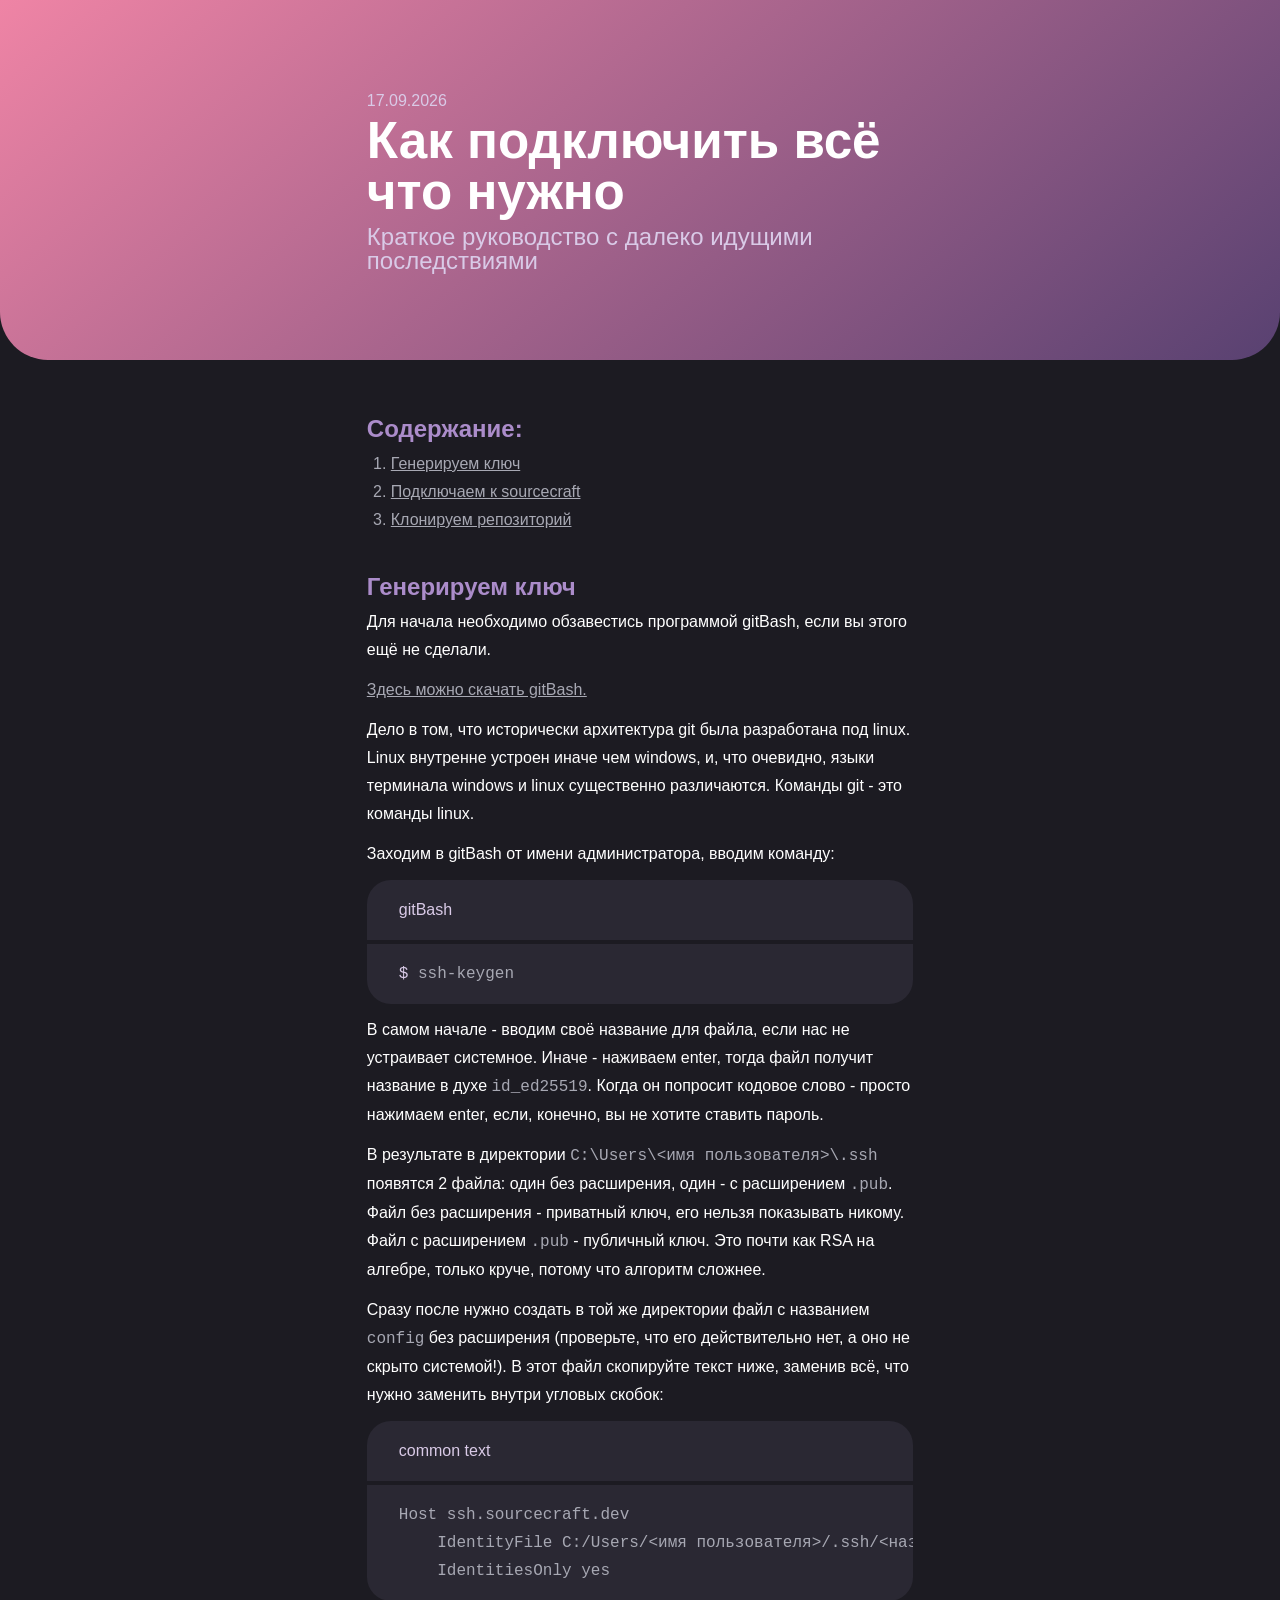
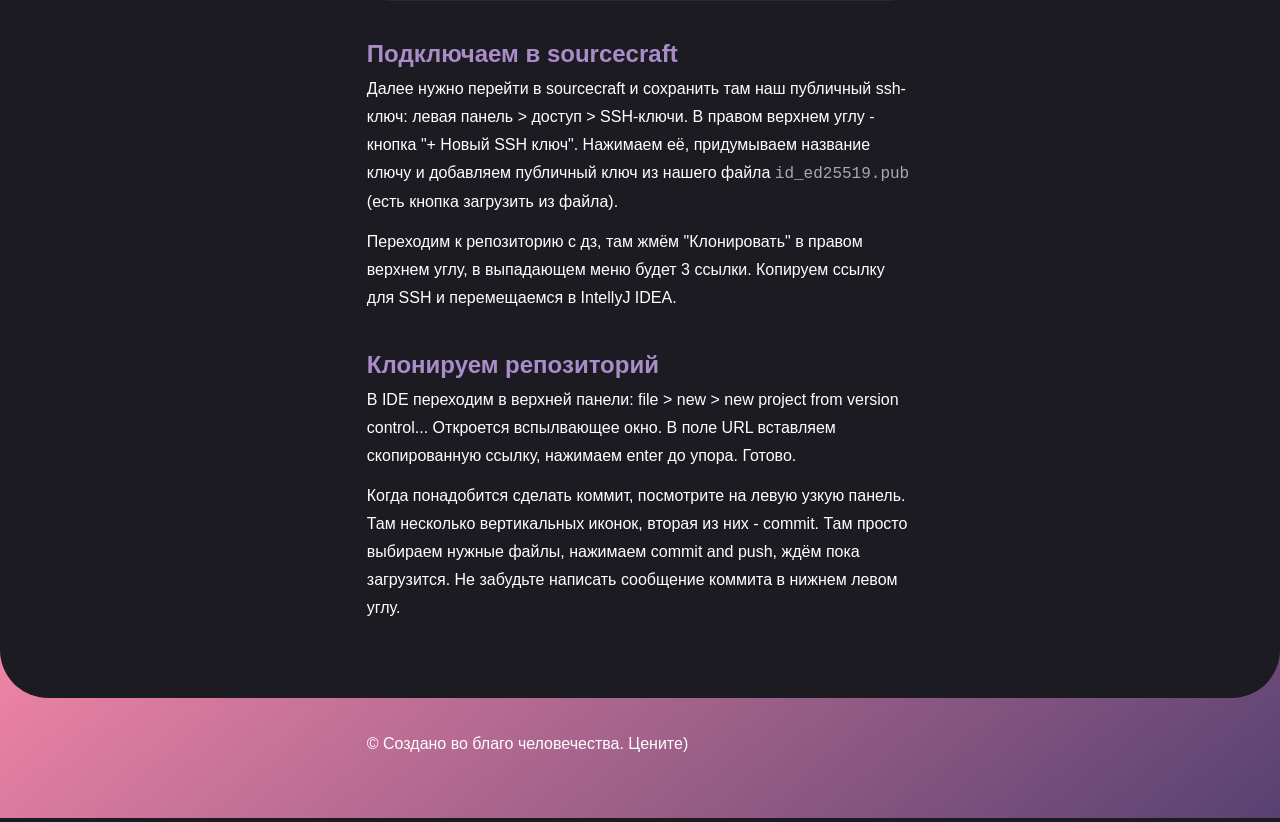
==== docs/index.html @ 758474b4 "info update" ====
<!DOCTYPE html>
<html lang="ru">
<head>
    <meta name="color-scheme" content="dark">
    <meta charset="utf-8">
    <meta name="viewport" content="width=device-width, initial-scale=1, shrink-to-fit=no">
    <link rel="stylesheet" href="style.css">
    <meta name="description" content="Инструкция по подключению репозитория через технологию Secure SHell">
    <title>Инструкция по подключению репозитория</title>
</head>
<body>
<header>
    <div class="narrow">
        <span class="date">17.09.2026</span>
        <h1>Как подключить всё что нужно</h1>
        <h3>Краткое руководство с далеко идущими последствиями</h3>
    </div>
</header>
<article>
    <h2>Содержание:</h2>
    <ol>
        <li><a href="#keyGeneration">Генерируем ключ</a></li>
        <li><a href="#addingToSourcecraft">Подключаем к sourcecraft</a></li>
        <li><a href="#repositoryCloning">Клонируем репозиторий</a></li>
    </ol>

    <h2 id="keyGeneration">Генерируем ключ</h2>
    <p>
        Для начала необходимо обзавестись программой gitBash, если вы этого ещё не сделали.
    </p>
    <p>
        <a href="https://git-scm.com/install/windows">Здесь можно скачать gitBash.</a>
    </p>
    <p>
        Дело в том, что исторически архитектура git была разработана под linux. Linux внутренне устроен иначе чем
        windows, и, что очевидно, языки терминала windows и linux существенно различаются. Команды git - это команды
        linux.
    </p>
    <p>Заходим в gitBash от имени администратора, вводим команду:</p>

    <div class="codeblock">
        <div class="lang">gitBash</div>
        <div class="codebody">
            <pre><code><span class="sub">$</span> ssh-keygen</code></pre>
        </div>
    </div>

    <p>
        В самом начале - вводим своё название для файла, если нас не устраивает системное. Иначе - наживаем enter,
        тогда файл получит название в духе <code>id_ed25519</code>. Когда он попросит кодовое слово - просто
        нажимаем enter, если, конечно, вы не хотите ставить пароль.
    </p>
    <p>
        В результате в директории <code>C:\Users\&lt;имя пользователя>\.ssh</code> появятся 2 файла: один без расширения,
        один - с расширением <code>.pub</code>. Файл без расширения - приватный ключ, его нельзя показывать никому. Файл
        с расширением <code>.pub</code> - публичный ключ. Это почти как RSA на алгебре, только круче, потому что алгоритм
        сложнее.
    </p>
    <p>
        Сразу после нужно создать в той же директории файл с названием <code>config</code> без расширения (проверьте, что его действительно нет, а оно
        не скрыто системой!). В этот файл скопируйте текст ниже, заменив всё, что нужно заменить внутри угловых скобок:
    </p>
    <div class="codeblock">
        <div class="lang">common text</div>
        <div class="codebody"><pre><code>Host ssh.sourcecraft.dev
    IdentityFile C:/Users/&lt;имя пользователя>/.ssh/&lt;название файла секретного ключа, по умолчанию - id_ed25519>
    IdentitiesOnly yes
</code></pre>
        </div>
    </div>


    <h2 id="addingToSourcecraft">Подключаем в sourcecraft</h2>

    <p>
        Далее нужно перейти в sourcecraft и сохранить там наш публичный ssh-ключ: левая панель > доступ > SSH-ключи.
        В правом верхнем углу - кнопка "+ Новый SSH ключ". Нажимаем её, придумываем название ключу и добавляем публичный
        ключ из нашего файла <code>id_ed25519.pub</code> (есть кнопка загрузить из файла).
    </p>
    <p>
        Переходим к репозиторию c дз, там жмём "Клонировать" в правом верхнем углу, в выпадающем меню будет 3 ссылки.
        Копируем ссылку для SSH и перемещаемся в IntellyJ IDEA.
    </p>

    <h2 id="repositoryCloning">Клонируем репозиторий</h2>
    <p>
        В IDE переходим в верхней панели: file > new > new project from version control... Откроется вспылвающее окно.
        В поле URL вставляем скопированную ссылку, нажимаем enter до упора. Готово.
    </p>
    <p>
        Когда понадобится сделать коммит, посмотрите на левую узкую панель. Там несколько вертикальных иконок, вторая из
        них - commit. Там просто выбираем нужные файлы, нажимаем commit and push, ждём пока загрузится. Не забудьте
        написать сообщение коммита в нижнем левом углу.
    </p>

</article>

<footer>
    <div class="narrow"><p>&copy; Создано во благо человечества. Цените)</p></div>
</footer>

<button class="scrollToTopButton">
    Наверх
</button>

<script defer>
    const scrollToTop = document.querySelector('.scrollToTopButton');

    if (scrollToTop) {

        window.addEventListener('scroll', () => {
            if (window.scrollY >= 50) {
                scrollToTop.classList.remove('hidden');
            } else {
                scrollToTop.classList.add('hidden');
            }
        })

        scrollToTop.addEventListener('click', (e) => {
            e.preventDefault();
            window.scrollTo(0, 0);
        });
    }


</script>
</body>
</html>
---- docs/style.css ----
:root {
    font-family: Verdana, sans-serif;
    font-size: 16px;
    box-sizing: border-box;
    line-height: 1.75;
    overscroll-behavior: none;
    scroll-behavior: smooth;

    --accent-warm: #ef84a5;
    --accent-cold: #ab8cca;
    --grey: #a7a8b3;
    --pale: #d9cae7;

    --bg: #1c1b22;
    --bg-light: #2a2833;
    --text: #ffffff;

    background-color: var(--bg);
}

* {
    margin: 0;
    padding: 0;
    box-sizing: border-box;
}

*::selection {
    background: var(--accent-cold);
    color: var(--text);
}

article, .narrow {
    padding: 16px;
    max-width: 65ch;
    margin: auto;
}

li {
    margin-left: 1.5rem;
}

li::marker {
    color: var(--grey);
}

header {
    background-image: linear-gradient(140deg, var(--accent-warm), #584171);
    padding: 16px;
    display: flex;
    align-items: center;
    justify-content: center;
    min-height: 40vh;
    border-bottom-left-radius: 3rem;
    border-bottom-right-radius: 3rem;
}

footer {
    background-image: linear-gradient(140deg, var(--accent-warm), #584171);
    padding: 4rem 1rem 2rem 1rem;
    position: relative;
}

footer::before {
    background-color: var(--bg);
    position: absolute;
    top: 0;
    left: 0;
    width: 100%;
    height: 3rem;
    content: "";
    border-bottom-left-radius: 3rem;
    border-bottom-right-radius: 3rem;
}

h1 {
    color: white;
    font-weight: bold;
    font-size: clamp(2rem, 4vw, 4rem);
    line-height: 1;
    margin-bottom: 0.5rem;
    text-wrap-style: pretty;
}

h2 {
    color: var(--accent-cold);
    margin-top: 2rem;
}

h3 {
    color: var(--pale);
    font-weight: normal;
    line-height: 1;
    font-size: 1.5rem;
}

.date, .subtitle {
    color: var(--pale);
    font-size: 16px;
}

a, li {
    color: var(--grey);
    transition: color 0.2s ease;
}

.sub, .lang {
    color: var(--pale);
}

@media(hover: hover) {
    a:hover {
        color: var(--accent-cold);
    }

    li:hover::marker {
        color: var(--accent-cold);
    }
}

a:active {
    color: var(--accent-cold);
}

a:active::marker {
    color: var(--accent-cold);
}

p, .codeblock {
    margin-bottom: 0.75rem;
}

.lang {
    display: block;
    padding: 1rem 2rem;
    margin-bottom: 4px;
    border-top-left-radius: 1.5rem;
    border-top-right-radius: 1.5rem;
    background-color: var(--bg-light);
}

.codebody {
    overflow: scroll;
    background-color: var(--bg-light);
    padding: 1rem 0;
    border-bottom-left-radius: 1.5rem;
    border-bottom-right-radius: 1.5rem;
}

code {
    color: var(--grey);
    font-family: Courier, monospace;
}

pre {
    width: fit-content;
    display: block;
    padding: 0 2rem;
}

.scrollToTopButton {
    position: fixed;
    display: block;
    bottom: 2rem;
    right: 10vw;
    transition: transform 0.2s ease;
    padding: 1rem 2rem;
    border-radius: 1.5rem;
    color: var(--text);
    outline: none;
    border: none;
    background-color: var(--accent-cold);
    font-size: 1rem;
}

.scrollToTopButton:active {
    transform: scale(0.9);
}

@media(hover: hover) {
    .scrollToTopButton:hover {
        transform: scale(0.9);
    }
}

.hidden {
    visibility: hidden;
    opacity: 0;
}
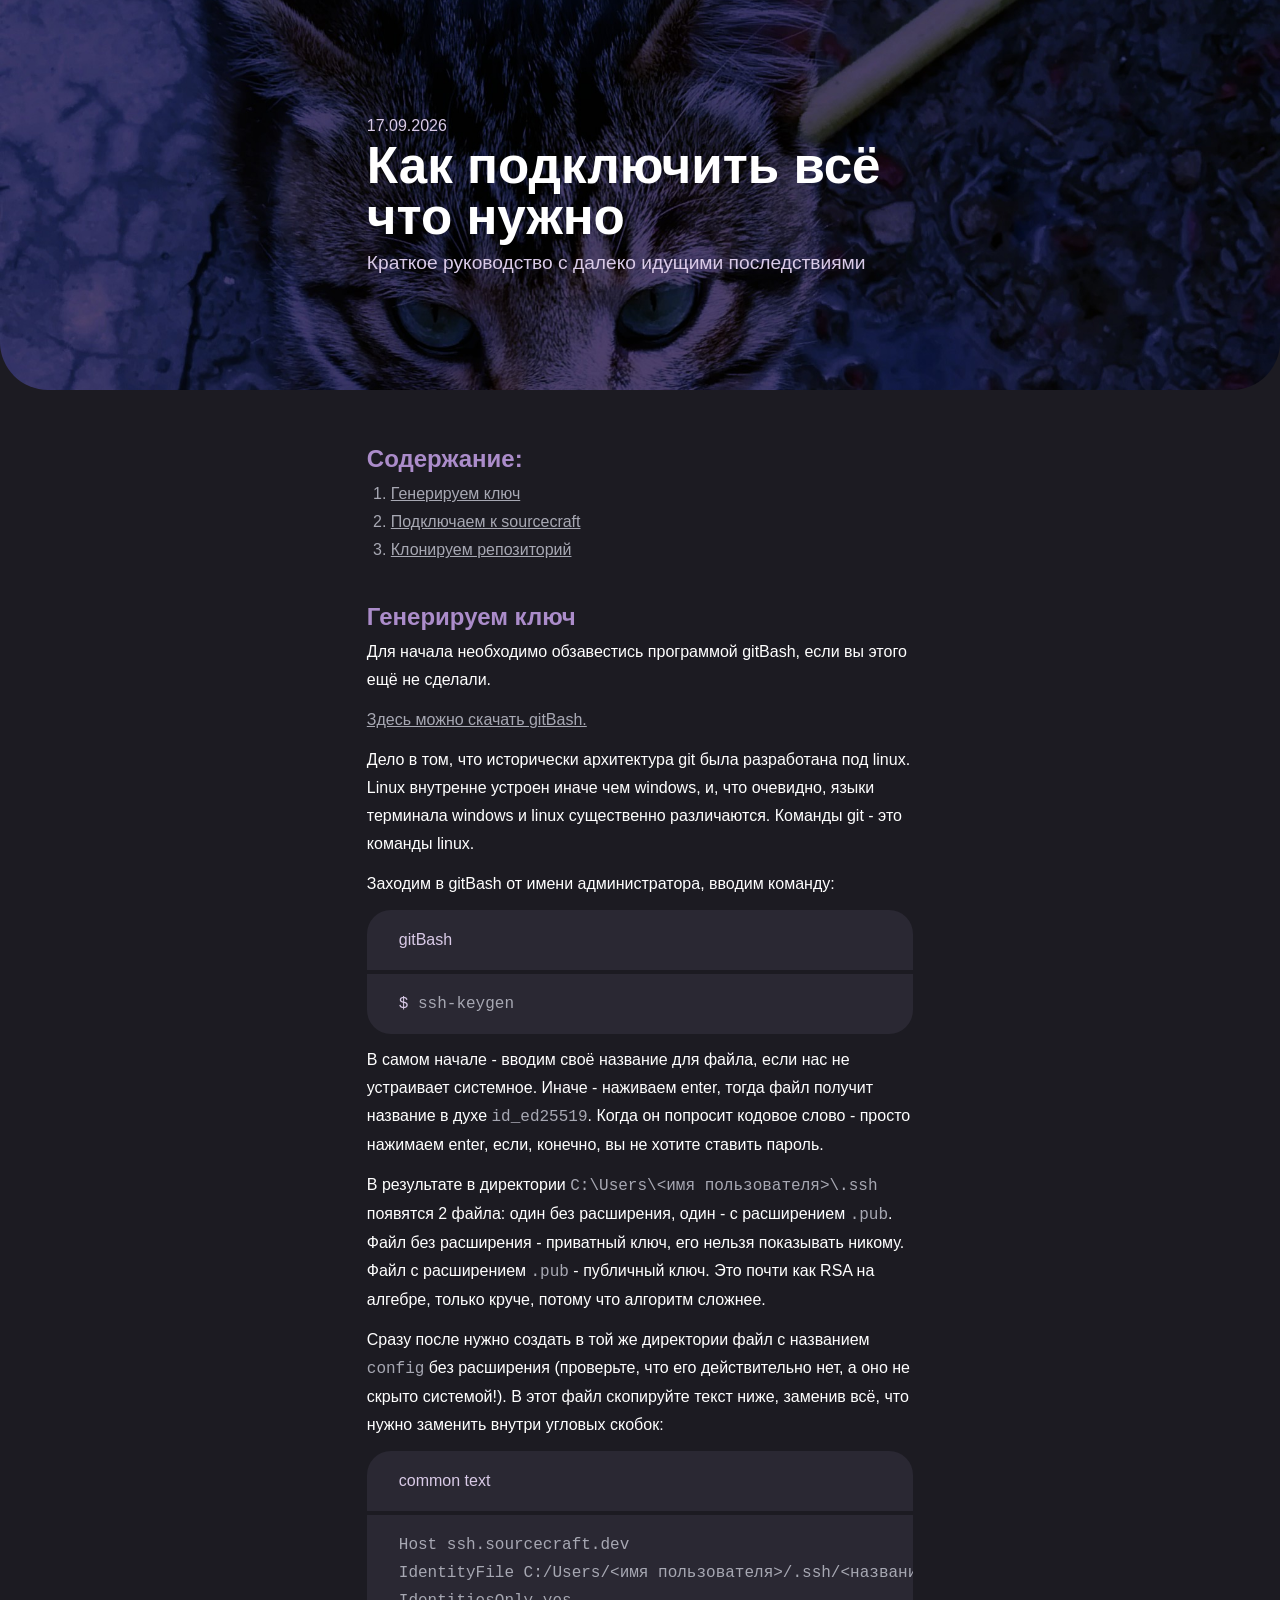
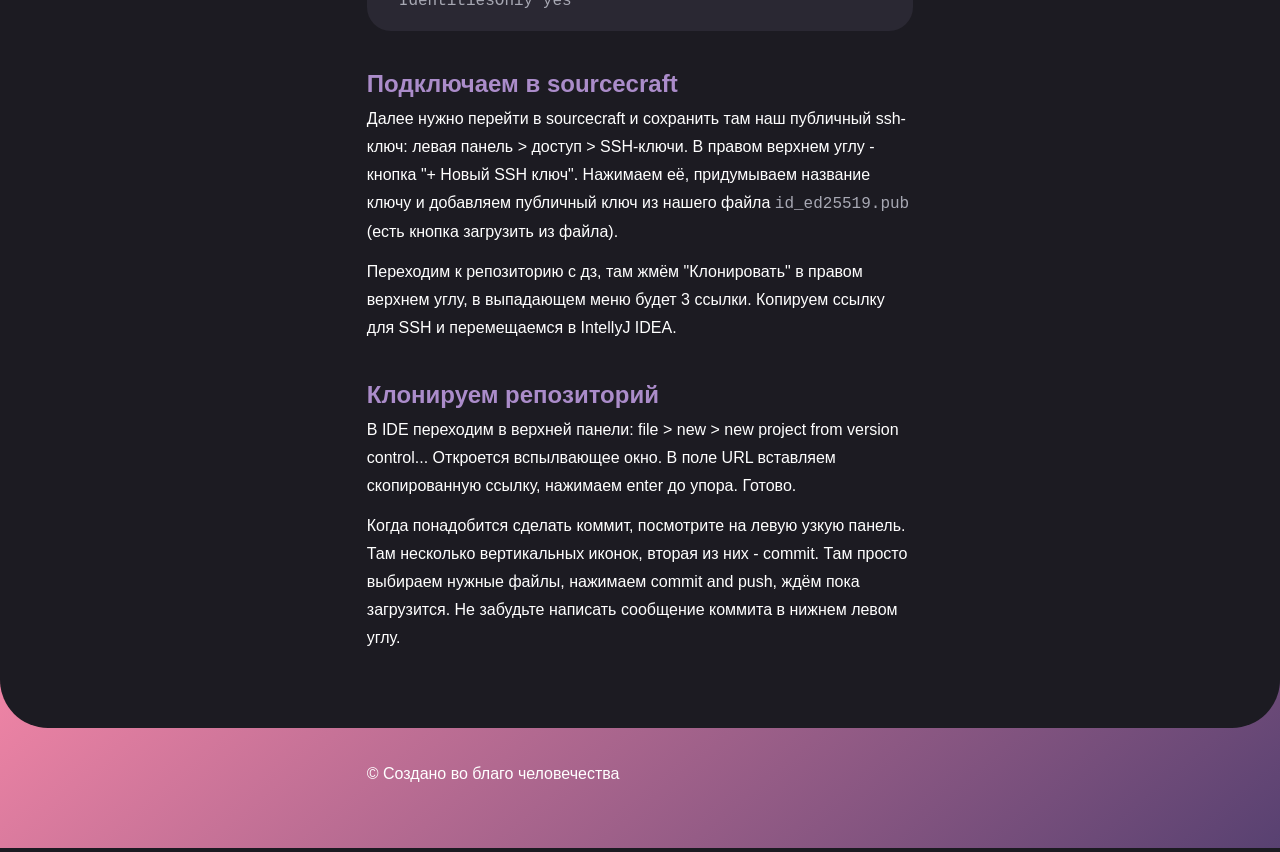
==== commit 3c5a48e1: "CSS file cleaned up and structurized. Onload behavior improved. Bug with the scroll button fixed." ====
--- a/docs/index.html
+++ b/docs/index.html
@@ -5,124 +5,147 @@
     <meta charset="utf-8">
     <meta name="viewport" content="width=device-width, initial-scale=1, shrink-to-fit=no">
     <link rel="stylesheet" href="style.css">
-    <meta name="description" content="Инструкция по подключению репозитория через технологию Secure SHell">
-    <title>Инструкция по подключению репозитория</title>
+    <meta name="description" content="Инструкция по подключению репозитория через технологию Secure Shell">
+    <meta name="theme-color" content="#1c1b22">
+    <title>Подключаем репозиторий через ssh</title>
+    <meta property="og:title" content="Подключаем репозиторий через ssh">
+    <meta property="og:description" content="Инструкция по подключению репозитория на sourcecraft через технологию Secure Shell">
+    <meta property="og:type" content="website">
 </head>
-<body>
-<header>
-    <div class="narrow">
-        <span class="date">17.09.2026</span>
-        <h1>Как подключить всё что нужно</h1>
-        <h3>Краткое руководство с далеко идущими последствиями</h3>
-    </div>
-</header>
-<article>
-    <h2>Содержание:</h2>
-    <ol>
-        <li><a href="#keyGeneration">Генерируем ключ</a></li>
-        <li><a href="#addingToSourcecraft">Подключаем к sourcecraft</a></li>
-        <li><a href="#repositoryCloning">Клонируем репозиторий</a></li>
-    </ol>
 
-    <h2 id="keyGeneration">Генерируем ключ</h2>
-    <p>
-        Для начала необходимо обзавестись программой gitBash, если вы этого ещё не сделали.
-    </p>
-    <p>
-        <a href="https://git-scm.com/install/windows">Здесь можно скачать gitBash.</a>
-    </p>
-    <p>
-        Дело в том, что исторически архитектура git была разработана под linux. Linux внутренне устроен иначе чем
-        windows, и, что очевидно, языки терминала windows и linux существенно различаются. Команды git - это команды
-        linux.
-    </p>
-    <p>Заходим в gitBash от имени администратора, вводим команду:</p>
+<body class="hidden">
 
-    <div class="codeblock">
-        <div class="lang">gitBash</div>
-        <div class="codebody">
-            <pre><code><span class="sub">$</span> ssh-keygen</code></pre>
-        </div>
-    </div>
+        <main>
+            <div class="article-header">
+                <div class="narrow">
+                    <span class="date">17.09.2026</span>
+                    <h1>Как подключить всё что нужно</h1>
+                    <span class="h3-like">Краткое руководство с далеко идущими последствиями</span>
+                </div>
+            </div>
+            <article>
 
-    <p>
-        В самом начале - вводим своё название для файла, если нас не устраивает системное. Иначе - наживаем enter,
-        тогда файл получит название в духе <code>id_ed25519</code>. Когда он попросит кодовое слово - просто
-        нажимаем enter, если, конечно, вы не хотите ставить пароль.
-    </p>
-    <p>
-        В результате в директории <code>C:\Users\&lt;имя пользователя>\.ssh</code> появятся 2 файла: один без расширения,
-        один - с расширением <code>.pub</code>. Файл без расширения - приватный ключ, его нельзя показывать никому. Файл
-        с расширением <code>.pub</code> - публичный ключ. Это почти как RSA на алгебре, только круче, потому что алгоритм
-        сложнее.
-    </p>
-    <p>
-        Сразу после нужно создать в той же директории файл с названием <code>config</code> без расширения (проверьте, что его действительно нет, а оно
-        не скрыто системой!). В этот файл скопируйте текст ниже, заменив всё, что нужно заменить внутри угловых скобок:
-    </p>
-    <div class="codeblock">
-        <div class="lang">common text</div>
-        <div class="codebody"><pre><code>Host ssh.sourcecraft.dev
-    IdentityFile C:/Users/&lt;имя пользователя>/.ssh/&lt;название файла секретного ключа, по умолчанию - id_ed25519>
-    IdentitiesOnly yes
-</code></pre>
-        </div>
-    </div>
+                <h2>Содержание:</h2>
+                <ol>
+                    <li><a href="#keyGeneration">Генерируем ключ</a></li>
+                    <li><a href="#addingToSourcecraft">Подключаем к sourcecraft</a></li>
+                    <li><a href="#repositoryCloning">Клонируем репозиторий</a></li>
+                </ol>
+
+                <h2 id="keyGeneration">Генерируем ключ</h2>
+                <p>
+                    Для начала необходимо обзавестись программой gitBash, если вы этого ещё не сделали.
+                </p>
+                <p>
+                    <a href="https://git-scm.com/install/windows">Здесь можно скачать gitBash.</a>
+                </p>
+                <p>
+                    Дело в том, что исторически архитектура git была разработана под linux. Linux внутренне устроен иначе чем
+                    windows, и, что очевидно, языки терминала windows и linux существенно различаются. Команды git - это команды
+                    linux.
+                </p>
+                <p>Заходим в gitBash от имени администратора, вводим команду:</p>
+
+                <div class="code-block">
+                    <div class="code-lang">gitBash</div>
+                    <div class="code-body">
+                        <pre><code><span class="sub-text">$</span> ssh-keygen</code></pre>
+                    </div>
+                </div>
+
+                <p>
+                    В самом начале - вводим своё название для файла, если нас не устраивает системное. Иначе - наживаем enter,
+                    тогда файл получит название в духе <code>id_ed25519</code>. Когда он попросит кодовое слово - просто
+                    нажимаем enter, если, конечно, вы не хотите ставить пароль.
+                </p>
+                <p>
+                    В результате в директории <code>C:\Users\&lt;имя пользователя>\.ssh</code> появятся 2 файла: один без расширения,
+                    один - с расширением <code>.pub</code>. Файл без расширения - приватный ключ, его нельзя показывать никому. Файл
+                    с расширением <code>.pub</code> - публичный ключ. Это почти как RSA на алгебре, только круче, потому что алгоритм
+                    сложнее.
+                </p>
+                <p>
+                    Сразу после нужно создать в той же директории файл с названием <code>config</code> без расширения (проверьте, что его действительно нет, а оно
+                    не скрыто системой!). В этот файл скопируйте текст ниже, заменив всё, что нужно заменить внутри угловых скобок:
+                </p>
+                <div class="code-block">
+                    <div class="code-lang">common text</div>
+                    <div class="code-body"><pre><code>Host ssh.sourcecraft.dev
+IdentityFile C:/Users/&lt;имя пользователя>/.ssh/&lt;название файла секретного ключа, по умолчанию - id_ed25519>
+IdentitiesOnly yes</code></pre></div>
+                </div>
 
 
-    <h2 id="addingToSourcecraft">Подключаем в sourcecraft</h2>
+                <h2 id="addingToSourcecraft">Подключаем в sourcecraft</h2>
 
-    <p>
-        Далее нужно перейти в sourcecraft и сохранить там наш публичный ssh-ключ: левая панель > доступ > SSH-ключи.
-        В правом верхнем углу - кнопка "+ Новый SSH ключ". Нажимаем её, придумываем название ключу и добавляем публичный
-        ключ из нашего файла <code>id_ed25519.pub</code> (есть кнопка загрузить из файла).
-    </p>
-    <p>
-        Переходим к репозиторию c дз, там жмём "Клонировать" в правом верхнем углу, в выпадающем меню будет 3 ссылки.
-        Копируем ссылку для SSH и перемещаемся в IntellyJ IDEA.
-    </p>
+                <p>
+                    Далее нужно перейти в sourcecraft и сохранить там наш публичный ssh-ключ: левая панель > доступ > SSH-ключи.
+                    В правом верхнем углу - кнопка "+ Новый SSH ключ". Нажимаем её, придумываем название ключу и добавляем публичный
+                    ключ из нашего файла <code>id_ed25519.pub</code> (есть кнопка загрузить из файла).
+                </p>
+                <p>
+                    Переходим к репозиторию c дз, там жмём "Клонировать" в правом верхнем углу, в выпадающем меню будет 3 ссылки.
+                    Копируем ссылку для SSH и перемещаемся в IntellyJ IDEA.
+                </p>
 
-    <h2 id="repositoryCloning">Клонируем репозиторий</h2>
-    <p>
-        В IDE переходим в верхней панели: file > new > new project from version control... Откроется вспылвающее окно.
-        В поле URL вставляем скопированную ссылку, нажимаем enter до упора. Готово.
-    </p>
-    <p>
-        Когда понадобится сделать коммит, посмотрите на левую узкую панель. Там несколько вертикальных иконок, вторая из
-        них - commit. Там просто выбираем нужные файлы, нажимаем commit and push, ждём пока загрузится. Не забудьте
-        написать сообщение коммита в нижнем левом углу.
-    </p>
+                <h2 id="repositoryCloning">Клонируем репозиторий</h2>
+                <p>
+                    В IDE переходим в верхней панели: file > new > new project from version control... Откроется вспылвающее окно.
+                    В поле URL вставляем скопированную ссылку, нажимаем enter до упора. Готово.
+                </p>
+                <p>
+                    Когда понадобится сделать коммит, посмотрите на левую узкую панель. Там несколько вертикальных иконок, вторая из
+                    них - commit. Там просто выбираем нужные файлы, нажимаем commit and push, ждём пока загрузится. Не забудьте
+                    написать сообщение коммита в нижнем левом углу.
+                </p>
 
-</article>
+            </article>
+        </main>
 
-<footer>
-    <div class="narrow"><p>&copy; Создано во благо человечества. Цените)</p></div>
-</footer>
+        <footer>
+            <div class="narrow">
+                <p>
+                    &copy; Создано во благо человечества
+                </p>
+            </div>
+        </footer>
 
-<button class="scrollToTopButton">
-    Наверх
-</button>
+        <button class="scroll-to-top-button hidden" aria-label="подняться вверх">
+            Наверх
+        </button>
 
-<script defer>
-    const scrollToTop = document.querySelector('.scrollToTopButton');
-
-    if (scrollToTop) {
-
-        window.addEventListener('scroll', () => {
-            if (window.scrollY >= 50) {
-                scrollToTop.classList.remove('hidden');
-            } else {
-                scrollToTop.classList.add('hidden');
-            }
-        })
-
-        scrollToTop.addEventListener('click', (e) => {
-            e.preventDefault();
-            window.scrollTo(0, 0);
-        });
-    }
+        <script>
+            window.onload = () => {
 
 
-</script>
-</body>
+
+                const scrollToTop = document.querySelector('.scroll-to-top-button');
+                document.body.classList.remove('hidden');
+
+
+
+                if (scrollToTop) {
+
+                    const handleButtonVisibility = () => {
+                        if (window.scrollY >= 50) {
+                            scrollToTop.classList.remove('hidden');
+                        } else {
+                            scrollToTop.classList.add('hidden');
+                        }
+                    }
+
+                    handleButtonVisibility();
+
+                    window.addEventListener('scroll', () => handleButtonVisibility());
+
+                    scrollToTop.addEventListener('click', (e) => {
+                        e.preventDefault();
+                        window.scrollTo(0, 0);
+                    });
+                }
+            };
+        </script>
+
+
+    </body>
 </html>
--- a/docs/style.css
+++ b/docs/style.css
@@ -22,11 +22,34 @@
     margin: 0;
     padding: 0;
     box-sizing: border-box;
+    -webkit-tap-highlight-color: transparent;
+
+    &::selection {
+        background: var(--accent-cold);
+        color: var(--text);
+    }
 }
 
-*::selection {
-    background: var(--accent-cold);
-    color: var(--text);
+body {
+    transition: opacity 0.2s ease;
+    opacity: 1;
+}
+
+.article-header {
+    /*background-image: linear-gradient(140deg, var(--accent-warm), #584171);*/
+    background-image: url("img/kittiyo.jpg");
+    background-position: center;
+    background-repeat: no-repeat;
+    background-size: cover;
+    padding-top: 6rem;
+    padding-bottom: 6rem;
+    display: flex;
+    align-items: center;
+    justify-content: center;
+    min-height: 40vh;
+    border-bottom-left-radius: 3rem;
+    border-bottom-right-radius: 3rem;
+    position: relative;
 }
 
 article, .narrow {
@@ -35,41 +58,33 @@
     margin: auto;
 }
 
-li {
-    margin-left: 1.5rem;
-}
-
-li::marker {
-    color: var(--grey);
-}
-
-header {
-    background-image: linear-gradient(140deg, var(--accent-warm), #584171);
-    padding: 16px;
-    display: flex;
-    align-items: center;
-    justify-content: center;
-    min-height: 40vh;
-    border-bottom-left-radius: 3rem;
-    border-bottom-right-radius: 3rem;
-}
-
 footer {
     background-image: linear-gradient(140deg, var(--accent-warm), #584171);
     padding: 4rem 1rem 2rem 1rem;
     position: relative;
+
+    &::before {
+        background-color: var(--bg);
+        position: absolute;
+        top: 0;
+        left: 0;
+        width: 100%;
+        height: 3rem;
+        content: "";
+        border-bottom-left-radius: 3rem;
+        border-bottom-right-radius: 3rem;
+    }
 }
 
-footer::before {
-    background-color: var(--bg);
-    position: absolute;
-    top: 0;
-    left: 0;
-    width: 100%;
-    height: 3rem;
-    content: "";
-    border-bottom-left-radius: 3rem;
-    border-bottom-right-radius: 3rem;
+li {
+    margin-left: 1.5rem;
+    color: var(--grey);
+    transition: color 0.2s ease;
+
+    &::marker {
+        color: var(--grey);
+        transition: color 0.2s ease;
+    }
 }
 
 h1 {
@@ -86,50 +101,45 @@
     margin-top: 2rem;
 }
 
-h3 {
+h3, .h3-like {
     color: var(--pale);
     font-weight: normal;
     line-height: 1;
-    font-size: 1.5rem;
+    font-size: clamp(1rem, 1.5vw, 1.5rem);
 }
 
-.date, .subtitle {
+a {
+    color: var(--grey);
+    transition: color 0.2s ease;
+
+    &:active {
+        color: var(--accent-cold);
+    }
+
+    @media (hover: hover) {
+        &:hover {
+            color: var(--accent-cold);
+        }
+    }
+}
+
+p, .code-block {
+    margin-bottom: 0.75rem;
+}
+
+.date, .subtitle, .sub-text {
     color: var(--pale);
     font-size: 16px;
 }
 
-a, li {
+code {
     color: var(--grey);
-    transition: color 0.2s ease;
+    font-family: Courier, monospace;
 }
 
-.sub, .lang {
+.code-lang {
     color: var(--pale);
-}
-
-@media(hover: hover) {
-    a:hover {
-        color: var(--accent-cold);
-    }
-
-    li:hover::marker {
-        color: var(--accent-cold);
-    }
-}
-
-a:active {
-    color: var(--accent-cold);
-}
-
-a:active::marker {
-    color: var(--accent-cold);
-}
-
-p, .codeblock {
-    margin-bottom: 0.75rem;
-}
-
-.lang {
+    font-size: 16px;
     display: block;
     padding: 1rem 2rem;
     margin-bottom: 4px;
@@ -138,17 +148,12 @@
     background-color: var(--bg-light);
 }
 
-.codebody {
+.code-body {
     overflow: scroll;
     background-color: var(--bg-light);
     padding: 1rem 0;
     border-bottom-left-radius: 1.5rem;
     border-bottom-right-radius: 1.5rem;
-}
-
-code {
-    color: var(--grey);
-    font-family: Courier, monospace;
 }
 
 pre {
@@ -157,12 +162,12 @@
     padding: 0 2rem;
 }
 
-.scrollToTopButton {
+.scroll-to-top-button {
     position: fixed;
     display: block;
     bottom: 2rem;
     right: 10vw;
-    transition: transform 0.2s ease;
+    transition: transform, opacity 0.2s ease;
     padding: 1rem 2rem;
     border-radius: 1.5rem;
     color: var(--text);
@@ -170,19 +175,20 @@
     border: none;
     background-color: var(--accent-cold);
     font-size: 1rem;
-}
+    pointer-events: auto;
 
-.scrollToTopButton:active {
-    transform: scale(0.9);
-}
+    &:active {
+        transform: scale(0.9);
+    }
 
-@media(hover: hover) {
-    .scrollToTopButton:hover {
-        transform: scale(0.9);
+    @media(hover: hover) {
+        &:hover {
+            transform: scale(0.9);
+        }
     }
 }
 
 .hidden {
-    visibility: hidden;
+    pointer-events: none;
     opacity: 0;
 }
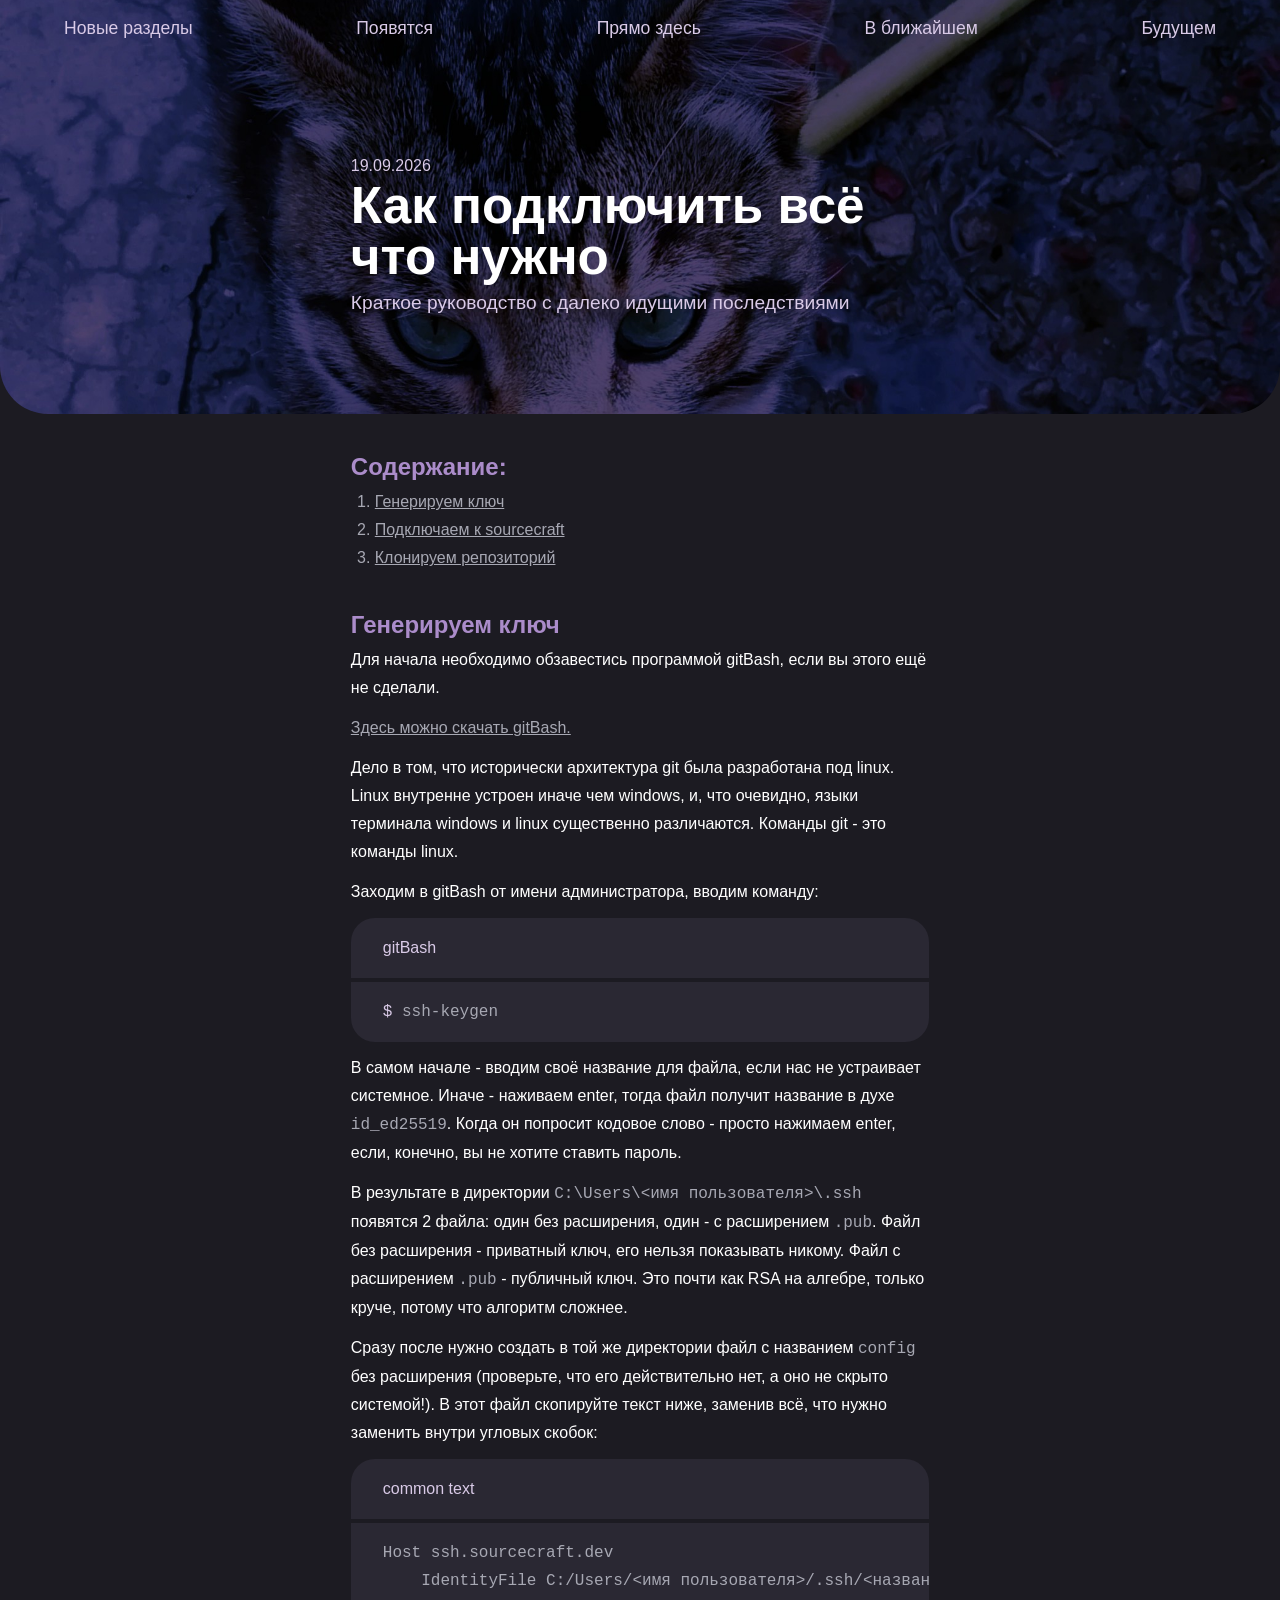
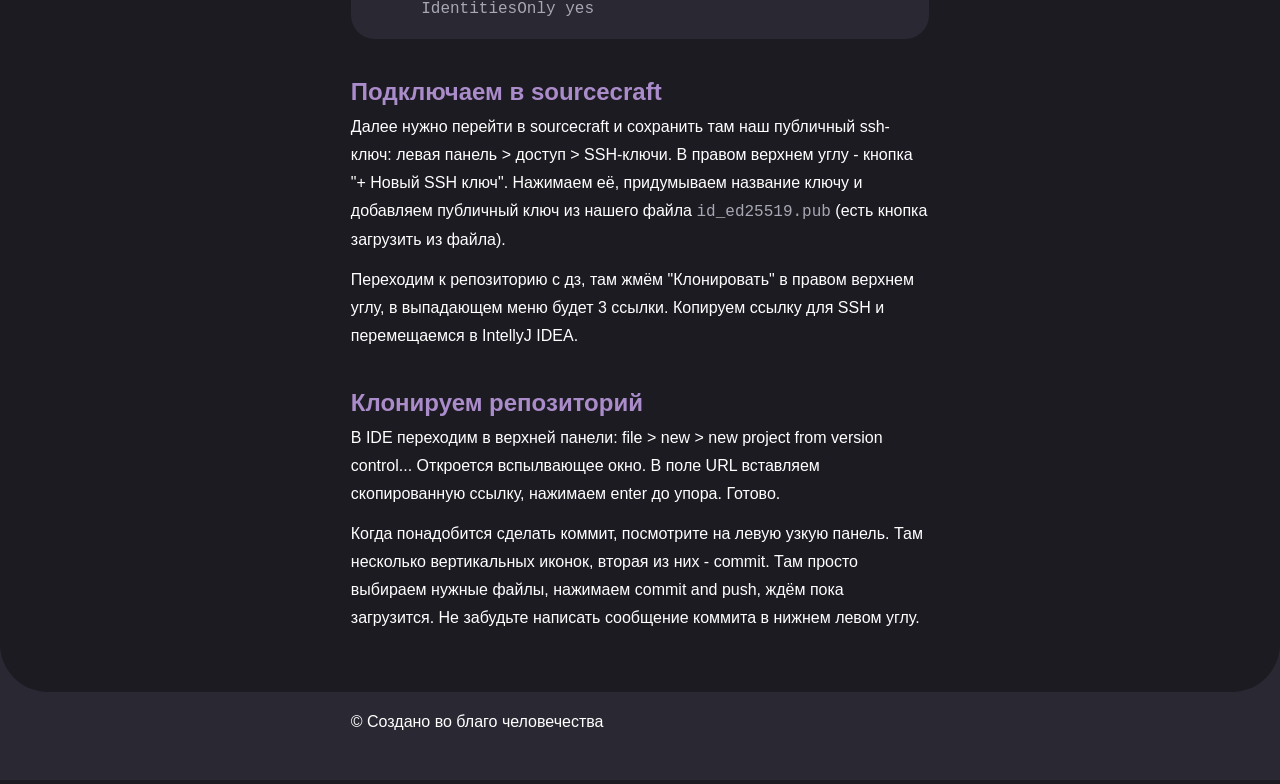
==== commit b8028b05: "Header added as a reusable component. Article header changed to be reusable. Styles upgraded." ====
--- a/docs/index.html
+++ b/docs/index.html
@@ -1,30 +1,32 @@
 <!DOCTYPE html>
 <html lang="ru">
-<head>
-    <meta name="color-scheme" content="dark">
-    <meta charset="utf-8">
-    <meta name="viewport" content="width=device-width, initial-scale=1, shrink-to-fit=no">
-    <link rel="stylesheet" href="style.css">
-    <meta name="description" content="Инструкция по подключению репозитория через технологию Secure Shell">
-    <meta name="theme-color" content="#1c1b22">
-    <title>Подключаем репозиторий через ssh</title>
-    <meta property="og:title" content="Подключаем репозиторий через ssh">
-    <meta property="og:description" content="Инструкция по подключению репозитория на sourcecraft через технологию Secure Shell">
-    <meta property="og:type" content="website">
-</head>
+    <head>
+        <meta name="color-scheme" content="dark">
+        <meta charset="utf-8">
+        <meta name="viewport" content="width=device-width, initial-scale=1, shrink-to-fit=no">
+        <link rel="stylesheet" href="style.css">
+        <meta name="description" content="Инструкция по подключению репозитория через технологию Secure Shell">
+        <meta name="theme-color" content="#1c1b22">
+        <title>Подключаем репозиторий через ssh</title>
+        <meta property="og:title" content="Подключаем репозиторий через ssh">
+        <meta property="og:description" content="Инструкция по подключению репозитория на sourcecraft через технологию Secure Shell">
+        <meta property="og:type" content="website">
+        <script type="module" src="../src/AdaptiveHeader.js"></script>
+        <script type="module" src="../src/ArticleHeader.js"></script>
+    </head>
 
-<body class="hidden">
+    <body class="hidden">
+        <adaptive-header></adaptive-header>
 
         <main>
-            <div class="article-header">
-                <div class="narrow">
-                    <span class="date">17.09.2026</span>
-                    <h1>Как подключить всё что нужно</h1>
-                    <span class="h3-like">Краткое руководство с далеко идущими последствиями</span>
-                </div>
-            </div>
+            <article-header
+                    date="19.09.2026"
+                    title="Как подключить всё что нужно"
+                    subtitle="Краткое руководство с далеко идущими последствиями"
+                    imageUrl="./img/kittiyo.jpg"
+            ></article-header>
+
             <article>
-
                 <h2>Содержание:</h2>
                 <ol>
                     <li><a href="#keyGeneration">Генерируем ключ</a></li>
@@ -71,8 +73,8 @@
                 <div class="code-block">
                     <div class="code-lang">common text</div>
                     <div class="code-body"><pre><code>Host ssh.sourcecraft.dev
-IdentityFile C:/Users/&lt;имя пользователя>/.ssh/&lt;название файла секретного ключа, по умолчанию - id_ed25519>
-IdentitiesOnly yes</code></pre></div>
+    IdentityFile C:/Users/&lt;имя пользователя>/.ssh/&lt;название файла секретного ключа, по умолчанию - id_ed25519>
+    IdentitiesOnly yes</code></pre></div>
                 </div>
 
 
@@ -117,28 +119,24 @@
         <script>
             window.onload = () => {
 
-
-
-                const scrollToTop = document.querySelector('.scroll-to-top-button');
+                const scrollButton = document.querySelector('.scroll-to-top-button');
                 document.body.classList.remove('hidden');
 
+                if (scrollButton) {
 
-
-                if (scrollToTop) {
-
-                    const handleButtonVisibility = () => {
+                    const handleScrollChange = () => {
                         if (window.scrollY >= 50) {
-                            scrollToTop.classList.remove('hidden');
+                            scrollButton.classList.remove('hidden');
                         } else {
-                            scrollToTop.classList.add('hidden');
+                            scrollButton.classList.add('hidden');
                         }
                     }
 
-                    handleButtonVisibility();
+                    handleScrollChange();
 
-                    window.addEventListener('scroll', () => handleButtonVisibility());
+                    window.addEventListener('scroll', () => handleScrollChange());
 
-                    scrollToTop.addEventListener('click', (e) => {
+                    scrollButton.addEventListener('click', (e) => {
                         e.preventDefault();
                         window.scrollTo(0, 0);
                     });
--- a/docs/style.css
+++ b/docs/style.css
@@ -6,6 +6,8 @@
     overscroll-behavior: none;
     scroll-behavior: smooth;
 
+    --header-height: 3.5rem;
+
     --accent-warm: #ef84a5;
     --accent-cold: #ab8cca;
     --grey: #a7a8b3;
@@ -14,6 +16,9 @@
     --bg: #1c1b22;
     --bg-light: #2a2833;
     --text: #ffffff;
+
+    --fs-large: clamp(2rem, 4vw, 4rem);
+    --fs-medium: clamp(1rem, 1.5vw, 1.5rem);
 
     background-color: var(--bg);
 }
@@ -30,36 +35,227 @@
     }
 }
 
+li {
+    margin-left: 1.5rem;
+    color: var(--grey);
+    transition: color 0.2s ease;
+
+    &::marker {
+        color: var(--grey);
+        transition: color 0.2s ease;
+    }
+}
+
+h1 {
+    color: white;
+    font-weight: bold;
+    font-size: var(--fs-large);
+    line-height: 1;
+    margin-bottom: 0.5rem;
+    text-wrap-style: pretty;
+}
+
+h2 {
+    color: var(--accent-cold);
+    margin-top: 2rem;
+}
+
+h3, .h3-like {
+    color: var(--pale);
+    font-weight: normal;
+    line-height: 1;
+    font-size: var(--fs-medium);
+}
+
+a {
+    color: var(--grey);
+    transition: color 0.2s ease;
+
+    &:active {
+        color: var(--accent-cold);
+    }
+
+    @media (hover: hover) {
+        &:hover {
+            color: var(--accent-cold);
+        }
+    }
+}
+
+p, .code-block {
+    margin-bottom: 0.75rem;
+}
+
+.date, .subtitle, .sub-text {
+    color: var(--pale);
+    font-size: 16px;
+}
+
 body {
     transition: opacity 0.2s ease;
     opacity: 1;
 }
 
+header {
+    position: fixed;
+    top: 0;
+    left: 0;
+    width: 100%;
+    height: var(--header-height);
+    z-index: 3;
+
+    &::before {
+        content: "";
+        z-index: -1;
+        position: absolute;
+        inset: 0;
+        background-color: var(--bg-light);
+        opacity: 0;
+        transition: opacity 0.2s ease;
+    }
+
+    &.scrolled::before, &.expanded::before {
+        opacity: 1;
+    }
+}
+
+.wide {
+    width: min(90vw, 1248px);
+    margin: auto;
+}
+
+.non-scrollable {
+    overflow: hidden;
+}
+
+.header-navbar {
+    text-wrap: nowrap;
+    height: 100%;
+    display: flex;
+    flex-wrap: nowrap;
+    flex-direction: row-reverse;
+    gap: 2rem;
+    align-items: center;
+    justify-content: space-between;
+}
+
+.header-navbar-link {
+    cursor: pointer;
+    color: var(--pale);
+    text-decoration: none;
+    font-size: 1.1rem;
+
+    @media (max-width: 720px) {
+        display: none;
+    }
+
+    &:active {
+        text-decoration: underline;
+    }
+
+    @media (hover: hover) {
+        &:hover {
+            text-decoration: underline;
+        }
+    }
+}
+
+.mobile-nav {
+    display: none;
+    opacity: 1;
+    transition: opacity 0.2s ease;
+    background-color: #00000099;
+
+    position: fixed;
+    top: var(--header-height);
+    left: 0;
+    width: 100%;
+    height: calc(100vh - var(--header-height));
+
+    overflow-y: scroll;
+
+    @media (max-width: 720px) {
+        display: block;
+    }
+}
+
+.header-mobile-link {
+    display: block;
+    text-decoration: none;
+    font-size: 1.1rem;
+    color: var(--pale);
+
+    padding-bottom: 8px;
+    border-bottom: 2px solid var(--grey);
+    margin-top: 2rem;
+
+}
+
+.header-navbar-burger {
+    background: none;
+    outline: none;
+    border: none;
+    display: none;
+
+    @media (max-width: 720px) {
+        display: block;
+    }
+
+    svg {
+        stroke: var(--pale);
+        transition: stroke 0.2s ease;
+
+        &:active {
+            stroke: var(--accent-cold);
+        }
+
+        @media (hover: hover) {
+            &:hover {
+                stroke: var(--accent-cold);
+            }
+        }
+    }
+}
+
 .article-header {
     /*background-image: linear-gradient(140deg, var(--accent-warm), #584171);*/
-    background-image: url("img/kittiyo.jpg");
-    background-position: center;
-    background-repeat: no-repeat;
-    background-size: cover;
-    padding-top: 6rem;
+    /*background-image: url("img/kittiyo.jpg");*/
+    /*background-position: center;*/
+    /*background-repeat: no-repeat;*/
+    /*background-size: cover;*/
+    padding-top: calc(6rem + var(--header-height));
     padding-bottom: 6rem;
     display: flex;
     align-items: center;
     justify-content: center;
     min-height: 40vh;
+    position: relative;
+    z-index: 2;
+}
+
+.article-header-background {
+    position: absolute;
+    object-fit: cover;
+    object-position: center;
+    top: 0;
+    left: 0;
+    width: 100%;
+    height: 100%;
+    background-color: var(--bg-light);
+    z-index: -2;
+
     border-bottom-left-radius: 3rem;
     border-bottom-right-radius: 3rem;
-    position: relative;
 }
 
 article, .narrow {
-    padding: 16px;
-    max-width: 65ch;
+    width: min(65ch, 90vw);
     margin: auto;
 }
 
 footer {
-    background-image: linear-gradient(140deg, var(--accent-warm), #584171);
+    /*background-image: linear-gradient(140deg, var(--accent-warm), #584171);*/
+    background-color: var(--bg-light);
     padding: 4rem 1rem 2rem 1rem;
     position: relative;
 
@@ -76,62 +272,6 @@
     }
 }
 
-li {
-    margin-left: 1.5rem;
-    color: var(--grey);
-    transition: color 0.2s ease;
-
-    &::marker {
-        color: var(--grey);
-        transition: color 0.2s ease;
-    }
-}
-
-h1 {
-    color: white;
-    font-weight: bold;
-    font-size: clamp(2rem, 4vw, 4rem);
-    line-height: 1;
-    margin-bottom: 0.5rem;
-    text-wrap-style: pretty;
-}
-
-h2 {
-    color: var(--accent-cold);
-    margin-top: 2rem;
-}
-
-h3, .h3-like {
-    color: var(--pale);
-    font-weight: normal;
-    line-height: 1;
-    font-size: clamp(1rem, 1.5vw, 1.5rem);
-}
-
-a {
-    color: var(--grey);
-    transition: color 0.2s ease;
-
-    &:active {
-        color: var(--accent-cold);
-    }
-
-    @media (hover: hover) {
-        &:hover {
-            color: var(--accent-cold);
-        }
-    }
-}
-
-p, .code-block {
-    margin-bottom: 0.75rem;
-}
-
-.date, .subtitle, .sub-text {
-    color: var(--pale);
-    font-size: 16px;
-}
-
 code {
     color: var(--grey);
     font-family: Courier, monospace;
@@ -163,6 +303,7 @@
 }
 
 .scroll-to-top-button {
+    user-select: none;
     position: fixed;
     display: block;
     bottom: 2rem;
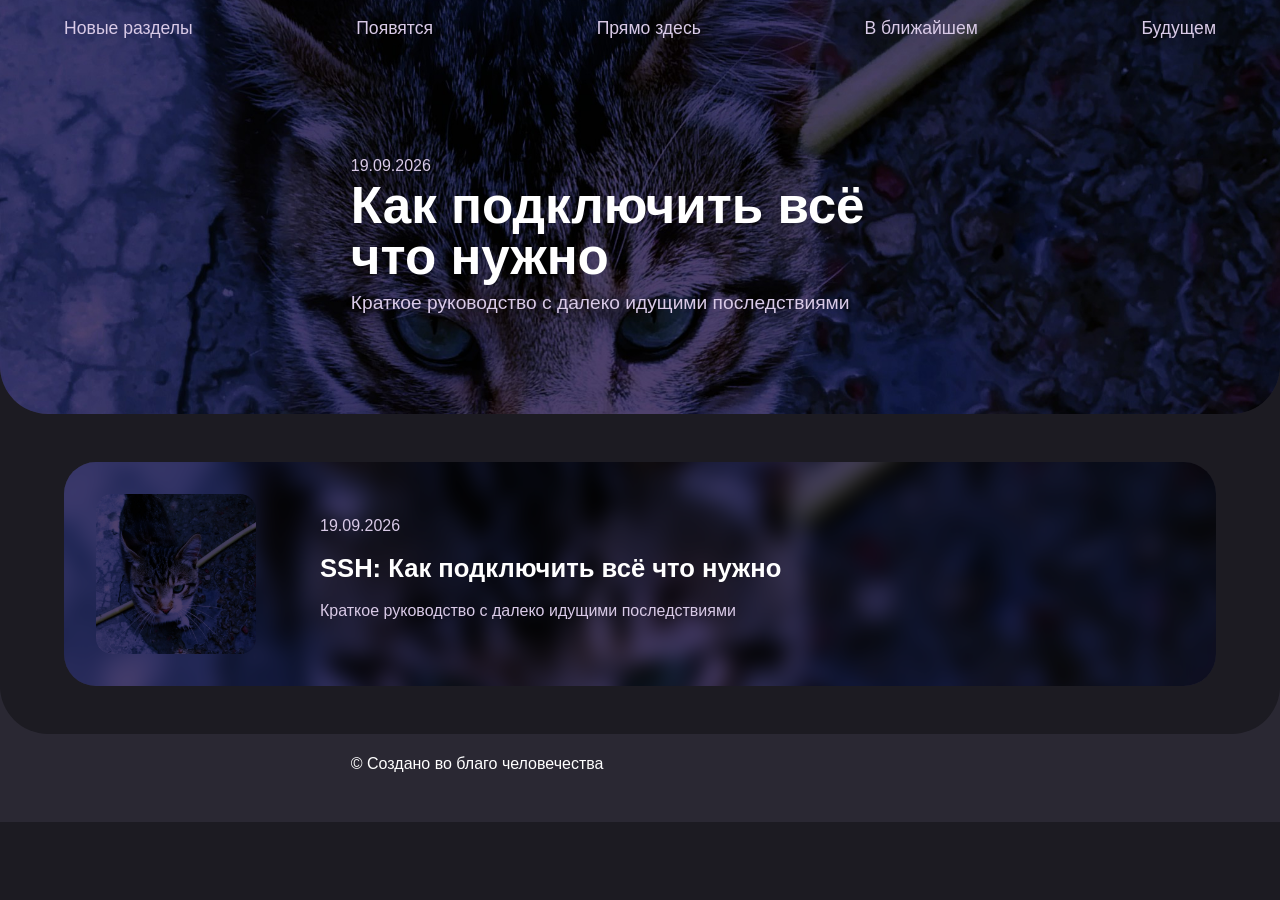
==== commit fb4b3005: "Main page added" ====
--- a/docs/index.html
+++ b/docs/index.html
@@ -8,11 +8,12 @@
         <meta name="description" content="Инструкция по подключению репозитория через технологию Secure Shell">
         <meta name="theme-color" content="#1c1b22">
         <title>Подключаем репозиторий через ssh</title>
-        <meta property="og:title" content="Подключаем репозиторий через ssh">
+        <meta property="og:title" content="">
         <meta property="og:description" content="Инструкция по подключению репозитория на sourcecraft через технологию Secure Shell">
         <meta property="og:type" content="website">
-        <script type="module" src="../src/AdaptiveHeader.js"></script>
-        <script type="module" src="../src/ArticleHeader.js"></script>
+        <script type="module" src="src/AdaptiveHeader.js"></script>
+        <script type="module" src="src/ArticleHeader.js"></script>
+        <script type="module" src="src/ScrollTopButton.js"></script>
     </head>
 
     <body class="hidden">
@@ -26,80 +27,19 @@
                     imageUrl="./img/kittiyo.jpg"
             ></article-header>
 
-            <article>
-                <h2>Содержание:</h2>
-                <ol>
-                    <li><a href="#keyGeneration">Генерируем ключ</a></li>
-                    <li><a href="#addingToSourcecraft">Подключаем к sourcecraft</a></li>
-                    <li><a href="#repositoryCloning">Клонируем репозиторий</a></li>
-                </ol>
+            <article class="wide">
 
-                <h2 id="keyGeneration">Генерируем ключ</h2>
-                <p>
-                    Для начала необходимо обзавестись программой gitBash, если вы этого ещё не сделали.
-                </p>
-                <p>
-                    <a href="https://git-scm.com/install/windows">Здесь можно скачать gitBash.</a>
-                </p>
-                <p>
-                    Дело в том, что исторически архитектура git была разработана под linux. Linux внутренне устроен иначе чем
-                    windows, и, что очевидно, языки терминала windows и linux существенно различаются. Команды git - это команды
-                    linux.
-                </p>
-                <p>Заходим в gitBash от имени администратора, вводим команду:</p>
+                <a class="article-preview" href="./ssh_instruction/ssh_instruction.html" draggable="false">
+                    <img class="wide-image" src="./ssh_instruction/img/kittiyo.jpg" alt="" draggable="false"/>
+                    <img class="preview-image" src="./ssh_instruction/img/kittiyo.jpg" alt="" draggable="false"/>
 
-                <div class="code-block">
-                    <div class="code-lang">gitBash</div>
-                    <div class="code-body">
-                        <pre><code><span class="sub-text">$</span> ssh-keygen</code></pre>
+                    <div class="preview-text">
+                        <div class="date">19.09.2026</div>
+                        <h4>SSH: Как подключить всё что нужно</h4>
+                        <p>Краткое руководство с далеко идущими последствиями</p>
                     </div>
-                </div>
 
-                <p>
-                    В самом начале - вводим своё название для файла, если нас не устраивает системное. Иначе - наживаем enter,
-                    тогда файл получит название в духе <code>id_ed25519</code>. Когда он попросит кодовое слово - просто
-                    нажимаем enter, если, конечно, вы не хотите ставить пароль.
-                </p>
-                <p>
-                    В результате в директории <code>C:\Users\&lt;имя пользователя>\.ssh</code> появятся 2 файла: один без расширения,
-                    один - с расширением <code>.pub</code>. Файл без расширения - приватный ключ, его нельзя показывать никому. Файл
-                    с расширением <code>.pub</code> - публичный ключ. Это почти как RSA на алгебре, только круче, потому что алгоритм
-                    сложнее.
-                </p>
-                <p>
-                    Сразу после нужно создать в той же директории файл с названием <code>config</code> без расширения (проверьте, что его действительно нет, а оно
-                    не скрыто системой!). В этот файл скопируйте текст ниже, заменив всё, что нужно заменить внутри угловых скобок:
-                </p>
-                <div class="code-block">
-                    <div class="code-lang">common text</div>
-                    <div class="code-body"><pre><code>Host ssh.sourcecraft.dev
-    IdentityFile C:/Users/&lt;имя пользователя>/.ssh/&lt;название файла секретного ключа, по умолчанию - id_ed25519>
-    IdentitiesOnly yes</code></pre></div>
-                </div>
-
-
-                <h2 id="addingToSourcecraft">Подключаем в sourcecraft</h2>
-
-                <p>
-                    Далее нужно перейти в sourcecraft и сохранить там наш публичный ssh-ключ: левая панель > доступ > SSH-ключи.
-                    В правом верхнем углу - кнопка "+ Новый SSH ключ". Нажимаем её, придумываем название ключу и добавляем публичный
-                    ключ из нашего файла <code>id_ed25519.pub</code> (есть кнопка загрузить из файла).
-                </p>
-                <p>
-                    Переходим к репозиторию c дз, там жмём "Клонировать" в правом верхнем углу, в выпадающем меню будет 3 ссылки.
-                    Копируем ссылку для SSH и перемещаемся в IntellyJ IDEA.
-                </p>
-
-                <h2 id="repositoryCloning">Клонируем репозиторий</h2>
-                <p>
-                    В IDE переходим в верхней панели: file > new > new project from version control... Откроется вспылвающее окно.
-                    В поле URL вставляем скопированную ссылку, нажимаем enter до упора. Готово.
-                </p>
-                <p>
-                    Когда понадобится сделать коммит, посмотрите на левую узкую панель. Там несколько вертикальных иконок, вторая из
-                    них - commit. Там просто выбираем нужные файлы, нажимаем commit and push, ждём пока загрузится. Не забудьте
-                    написать сообщение коммита в нижнем левом углу.
-                </p>
+                </a>
 
             </article>
         </main>
@@ -112,38 +52,6 @@
             </div>
         </footer>
 
-        <button class="scroll-to-top-button hidden" aria-label="подняться вверх">
-            Наверх
-        </button>
-
-        <script>
-            window.onload = () => {
-
-                const scrollButton = document.querySelector('.scroll-to-top-button');
-                document.body.classList.remove('hidden');
-
-                if (scrollButton) {
-
-                    const handleScrollChange = () => {
-                        if (window.scrollY >= 50) {
-                            scrollButton.classList.remove('hidden');
-                        } else {
-                            scrollButton.classList.add('hidden');
-                        }
-                    }
-
-                    handleScrollChange();
-
-                    window.addEventListener('scroll', () => handleScrollChange());
-
-                    scrollButton.addEventListener('click', (e) => {
-                        e.preventDefault();
-                        window.scrollTo(0, 0);
-                    });
-                }
-            };
-        </script>
-
-
+        <scroll-top-button></scroll-top-button>
     </body>
 </html>
--- a/docs/style.css
+++ b/docs/style.css
@@ -18,6 +18,7 @@
     --text: #ffffff;
 
     --fs-large: clamp(2rem, 4vw, 4rem);
+    --fs-large-medium: clamp(1.5rem, 2vw, 2rem);
     --fs-medium: clamp(1rem, 1.5vw, 1.5rem);
 
     background-color: var(--bg);
@@ -65,6 +66,11 @@
     font-weight: normal;
     line-height: 1;
     font-size: var(--fs-medium);
+}
+
+h4 {
+    font-size: var(--fs-large-medium);
+    margin-bottom: 0;
 }
 
 a {
@@ -231,26 +237,91 @@
     min-height: 40vh;
     position: relative;
     z-index: 2;
+    overflow: clip;
+
+    border-bottom-left-radius: 3rem;
+    border-bottom-right-radius: 3rem;
 }
 
 .article-header-background {
     position: absolute;
     object-fit: cover;
     object-position: center;
-    top: 0;
-    left: 0;
-    width: 100%;
-    height: 100%;
+    top: -2px;
+    height: calc(4px + 100%);
+    left: -2px;
+    width: calc(4px + 100%);
     background-color: var(--bg-light);
     z-index: -2;
-
-    border-bottom-left-radius: 3rem;
-    border-bottom-right-radius: 3rem;
 }
 
 article, .narrow {
     width: min(65ch, 90vw);
     margin: auto;
+}
+
+.article-preview {
+    margin-top: 3rem;
+    overflow: clip;
+    width: 100%;
+    display: flex;
+    gap: 4em;
+    align-items: center;
+    padding: 2rem;
+    background-color: var(--bg-light);
+    border-radius: 2rem;
+    position: relative;
+    z-index: 1;
+    cursor: pointer;
+
+    transition: transform 0.2s ease;
+
+    text-decoration: none;
+
+    @media (hover: hover) {
+        &:hover {
+            transform: scale(0.99);
+        }
+    }
+
+    &:active, &:focus {
+        transform: scale(0.99);
+    }
+
+    p {
+        color: var(--pale);
+    }
+
+    h4 {
+        color: var(--text);
+        line-height: 0.98;
+        margin-top: 1rem;
+        margin-bottom: 1rem;
+    }
+}
+
+.wide-image {
+    position: absolute;
+    z-index: -1;
+    top: -20px;
+    left: -20px;
+    width: calc(40px + 100%);
+    height: calc(40px + 100%);
+    object-fit: cover;
+    filter: blur(10px);
+}
+
+.preview-image {
+    max-width: 10rem;
+    aspect-ratio: 1/1;
+    object-position: center;
+    object-fit: cover;
+    border-radius: 1rem;
+    user-select: none;
+
+    @media (max-width: 720px) {
+        display: none;
+    }
 }
 
 footer {
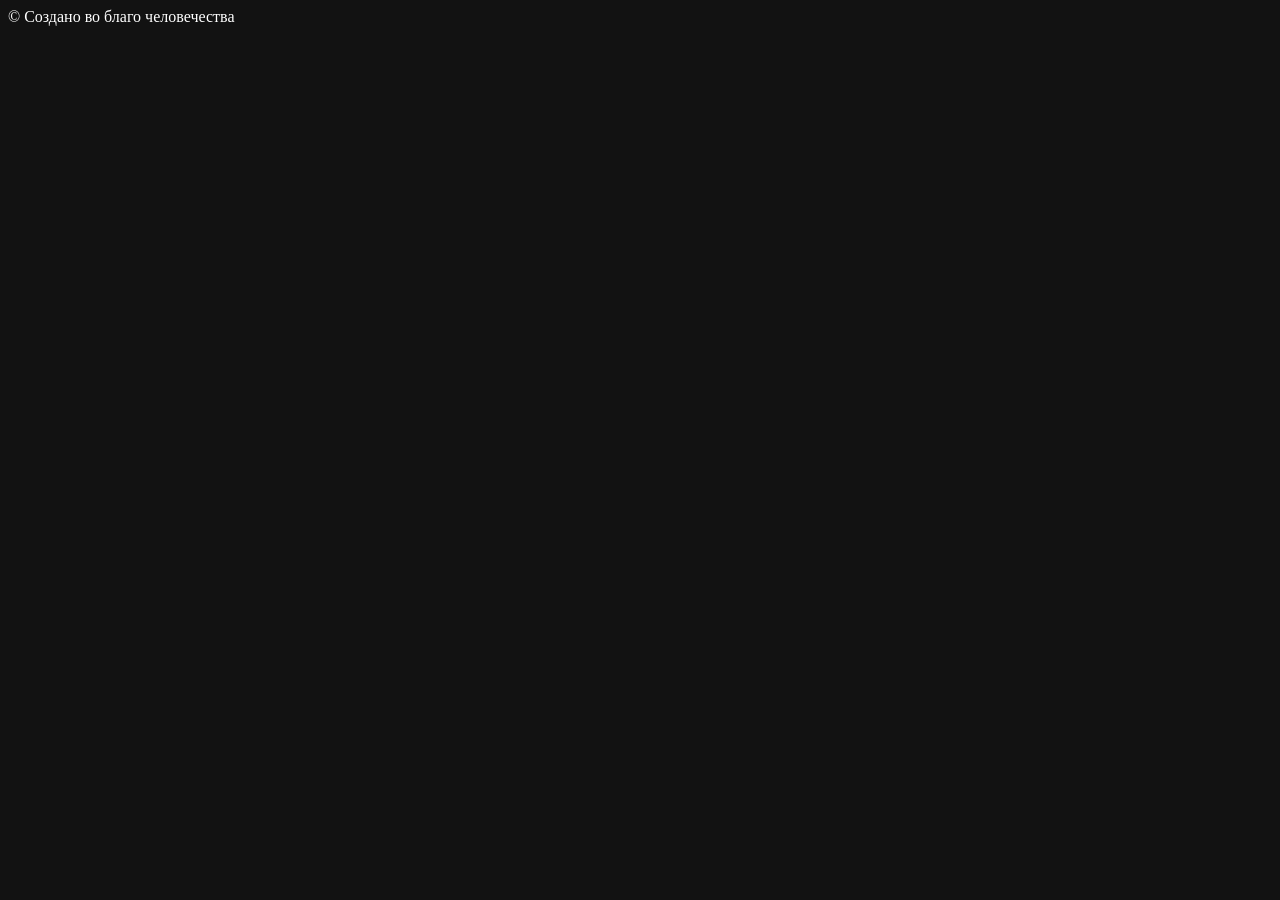
==== commit 12305768: "Structure and templates completed" ====
--- a/docs/index.html
+++ b/docs/index.html
@@ -1,6 +1,8 @@
 <!DOCTYPE html>
 <html lang="ru">
     <head>
+        <base href="http://localhost:63342/studentsHelp/docs/">
+
         <meta name="color-scheme" content="dark">
         <meta charset="utf-8">
         <meta name="viewport" content="width=device-width, initial-scale=1, shrink-to-fit=no">
@@ -14,41 +16,54 @@
         <script type="module" src="src/AdaptiveHeader.js"></script>
         <script type="module" src="src/ArticleHeader.js"></script>
         <script type="module" src="src/ScrollTopButton.js"></script>
+        <script type="module" src="src/IssueCard.js"></script>
+
+        <style>
+            :root {
+                --accent: #ffc93e;
+            }
+        </style>
     </head>
 
     <body class="hidden">
-        <adaptive-header></adaptive-header>
+        <adaptive-header data-url="headerLinks.json"></adaptive-header>
 
         <main>
             <article-header
                     date="19.09.2026"
-                    title="Как подключить всё что нужно"
-                    subtitle="Краткое руководство с далеко идущими последствиями"
-                    imageUrl="./img/kittiyo.jpg"
+                    title="Петербург и искусство"
+                    subtitle="пошаговый план для самураев без цели"
+                    imageUrl="global/img/mainBkg.jpg"
             ></article-header>
 
             <article class="wide">
 
-                <a class="article-preview" href="./ssh_instruction/ssh_instruction.html" draggable="false">
-                    <img class="wide-image" src="./ssh_instruction/img/kittiyo.jpg" alt="" draggable="false"/>
-                    <img class="preview-image" src="./ssh_instruction/img/kittiyo.jpg" alt="" draggable="false"/>
+                <issue-card
+                    title="SSH: Как подключить всё что нужно"
+                    href="ssh_instruction/ssh_instruction.html"
+                    date="19.09.2026"
+                    description="Краткое руководство с далеко идущими последствиями"
+                    imageUrl="ssh_instruction/img/kittiyo.jpg"
+                    imageAlt="очень красивый и полосатый кот"
+                ></issue-card>
 
-                    <div class="preview-text">
-                        <div class="date">19.09.2026</div>
-                        <h4>SSH: Как подключить всё что нужно</h4>
-                        <p>Краткое руководство с далеко идущими последствиями</p>
-                    </div>
-
-                </a>
+                <issue-card
+                        title="Теперь тут может быть больше статей"
+                        href="one_more/one_more.html"
+                        date="21.09.2026"
+                        description="Дополнение, о котором почти никто не просил, но все будут благодарны"
+                        imageUrl="one_more/img/kazansky.jpg"
+                        imageAlt="очень красивый и полосатый кот"
+                ></issue-card>
 
             </article>
         </main>
 
         <footer>
-            <div class="narrow">
-                <p>
+            <div class="wide">
+                <span class="sub-text">
                     &copy; Создано во благо человечества
-                </p>
+                </span>
             </div>
         </footer>
 
--- a/docs/style.css
+++ b/docs/style.css
@@ -9,12 +9,12 @@
     --header-height: 3.5rem;
 
     --accent-warm: #ef84a5;
-    --accent-cold: #ab8cca;
+    --accent: #ab8cca;
     --grey: #a7a8b3;
-    --pale: #d9cae7;
-
-    --bg: #1c1b22;
-    --bg-light: #2a2833;
+    --pale: #ffffff99;
+
+    --bg: #1e1d21;
+    --bg-light: #2d2d33;
     --text: #ffffff;
 
     --fs-large: clamp(2rem, 4vw, 4rem);
@@ -31,7 +31,7 @@
     -webkit-tap-highlight-color: transparent;
 
     &::selection {
-        background: var(--accent-cold);
+        background: var(--accent);
         color: var(--text);
     }
 }
@@ -57,7 +57,7 @@
 }
 
 h2 {
-    color: var(--accent-cold);
+    color: var(--accent);
     margin-top: 2rem;
 }
 
@@ -78,18 +78,19 @@
     transition: color 0.2s ease;
 
     &:active {
-        color: var(--accent-cold);
+        color: var(--accent);
     }
 
     @media (hover: hover) {
         &:hover {
-            color: var(--accent-cold);
+            color: var(--accent);
         }
     }
 }
 
 p, .code-block {
     margin-bottom: 0.75rem;
+    text-wrap-style: pretty;
 }
 
 .date, .subtitle, .sub-text {
@@ -212,12 +213,12 @@
         transition: stroke 0.2s ease;
 
         &:active {
-            stroke: var(--accent-cold);
+            stroke: var(--accent);
         }
 
         @media (hover: hover) {
             &:hover {
-                stroke: var(--accent-cold);
+                stroke: var(--accent);
             }
         }
     }
@@ -252,6 +253,7 @@
     left: -2px;
     width: calc(4px + 100%);
     background-color: var(--bg-light);
+    filter: brightness(0.6);
     z-index: -2;
 }
 
@@ -308,7 +310,7 @@
     width: calc(40px + 100%);
     height: calc(40px + 100%);
     object-fit: cover;
-    filter: blur(10px);
+    filter: blur(10px) brightness(0.6);
 }
 
 .preview-image {
@@ -379,13 +381,14 @@
     display: block;
     bottom: 2rem;
     right: 10vw;
+    z-index: 2;
     transition: transform, opacity 0.2s ease;
     padding: 1rem 2rem;
     border-radius: 1.5rem;
     color: var(--text);
     outline: none;
     border: none;
-    background-color: var(--accent-cold);
+    background-color: var(--accent);
     font-size: 1rem;
     pointer-events: auto;
 
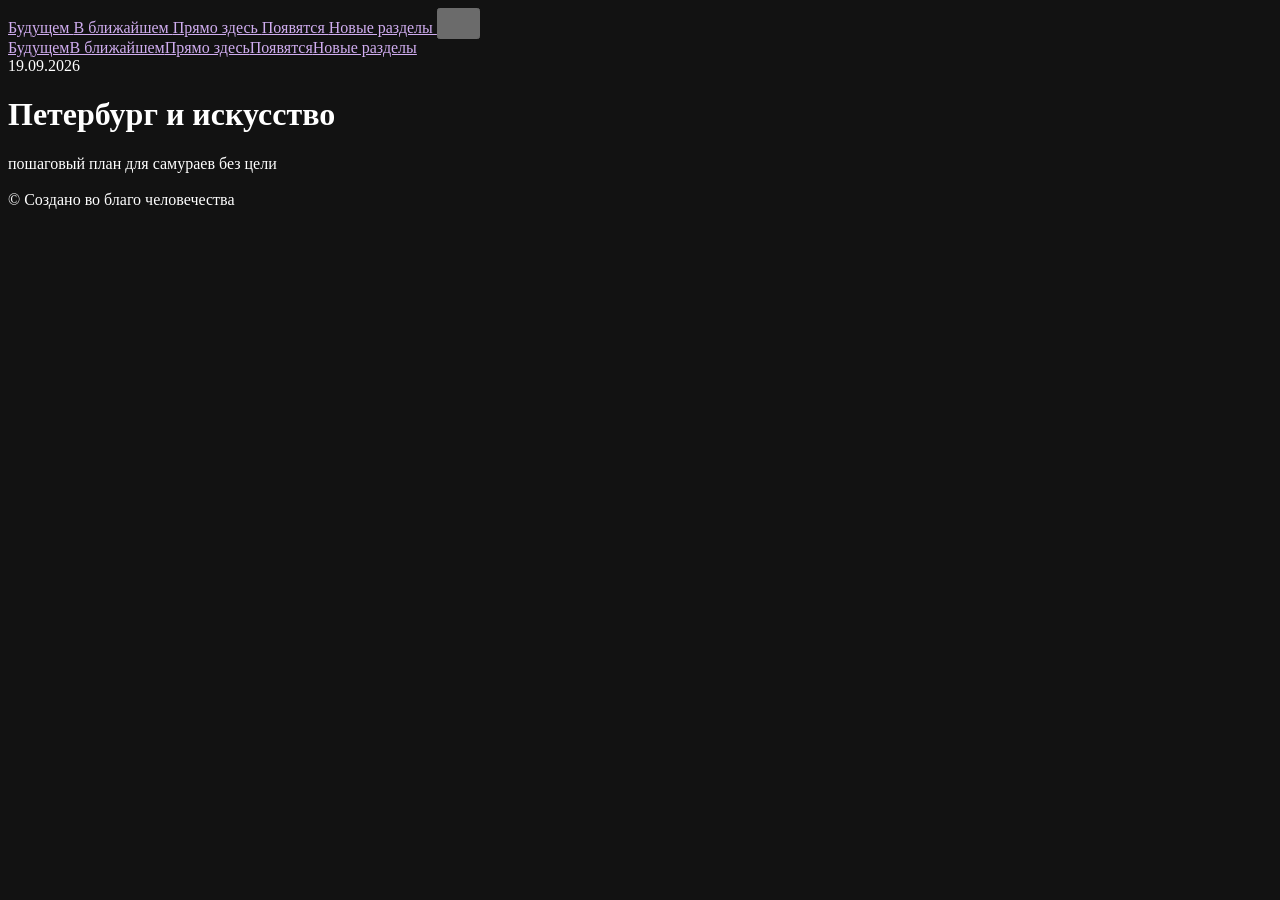
==== commit 5d65ce5f: "Main structure change" ====
--- a/docs/index.html
+++ b/docs/index.html
@@ -1,7 +1,7 @@
 <!DOCTYPE html>
 <html lang="ru">
     <head>
-        <base href="http://localhost:63342/studentsHelp/docs/">
+        <base href="https://satoretoremaa.github.io/studentsHelp/">
 
         <meta name="color-scheme" content="dark">
         <meta charset="utf-8">
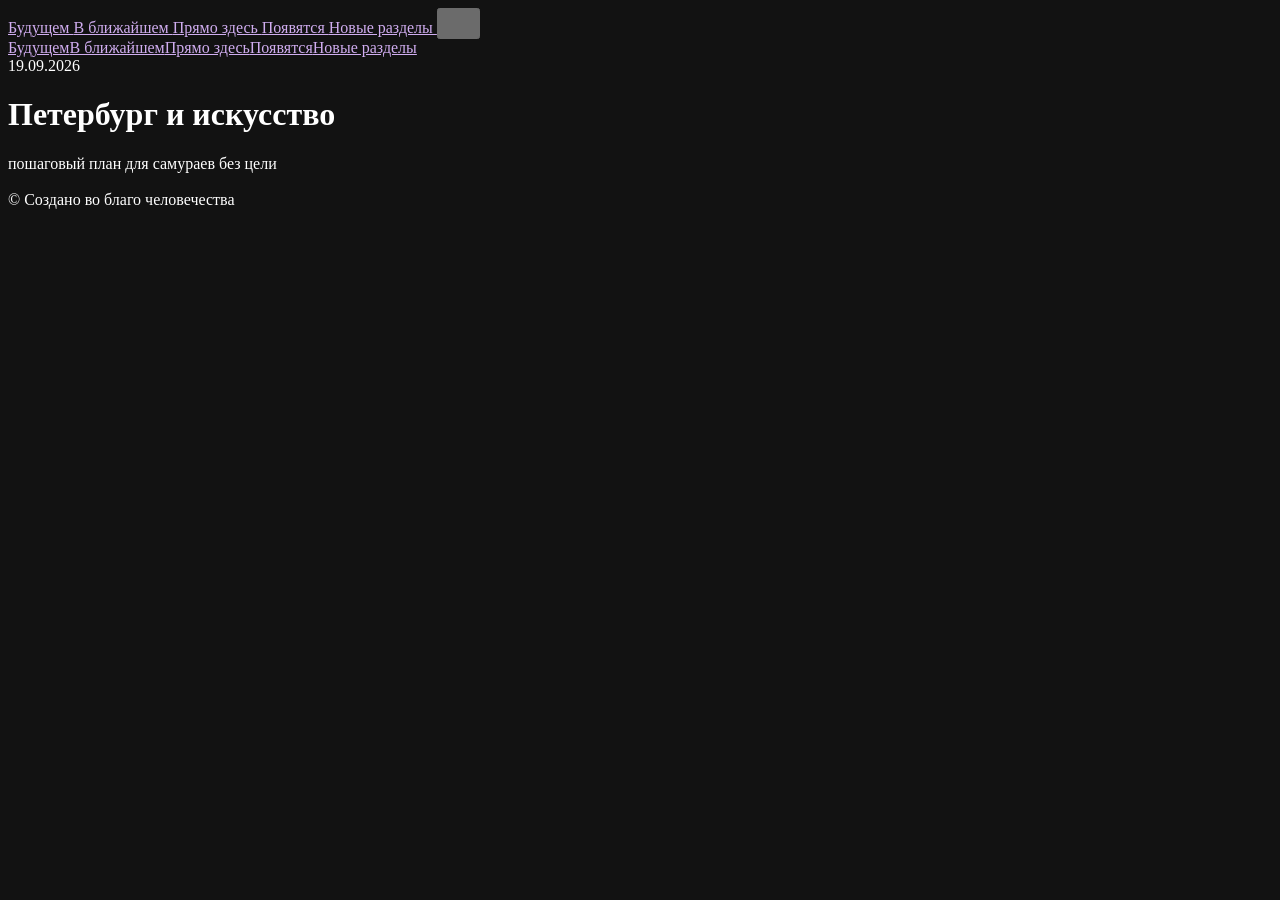
==== commit 1d743aa2: "reels cookies added" ====
--- a/docs/index.html
+++ b/docs/index.html
@@ -53,7 +53,16 @@
                         date="21.09.2026"
                         description="Дополнение, о котором почти никто не просил, но все будут благодарны"
                         imageUrl="one_more/img/kazansky.jpg"
-                        imageAlt="очень красивый и полосатый кот"
+                        imageAlt="вид на казанский собор"
+                ></issue-card>
+
+                <issue-card
+                        title="Рилсовое печенье с имбирём"
+                        href="reels_cookies/reels_cookies.html"
+                        date="05.10.2026"
+                        description="Нет предела безумию и корице"
+                        imageUrl="reels_cookies/img/dean-david--vN_tvbzWJw-unsplash.jpg"
+                        imageAlt="Рилсовое печенье"
                 ></issue-card>
 
             </article>
--- a/docs/style.css
+++ b/docs/style.css
@@ -44,6 +44,30 @@
     &::marker {
         color: var(--grey);
         transition: color 0.2s ease;
+    }
+}
+
+.huge-list {
+    list-style: none;
+
+    li {
+        position: relative;
+        color: var(--text);
+        margin-left: 0;
+        margin-bottom: 1rem;
+        text-wrap-style: pretty;
+        counter-increment: item-counter;
+    }
+
+    li::before {
+        content: counter(item-counter) "";
+        font-size: var(--fs-large-medium);
+        font-weight: 800;
+        color: var(--accent);
+
+        margin-right: 0.5rem;
+
+        display: inline-block;
     }
 }
 
